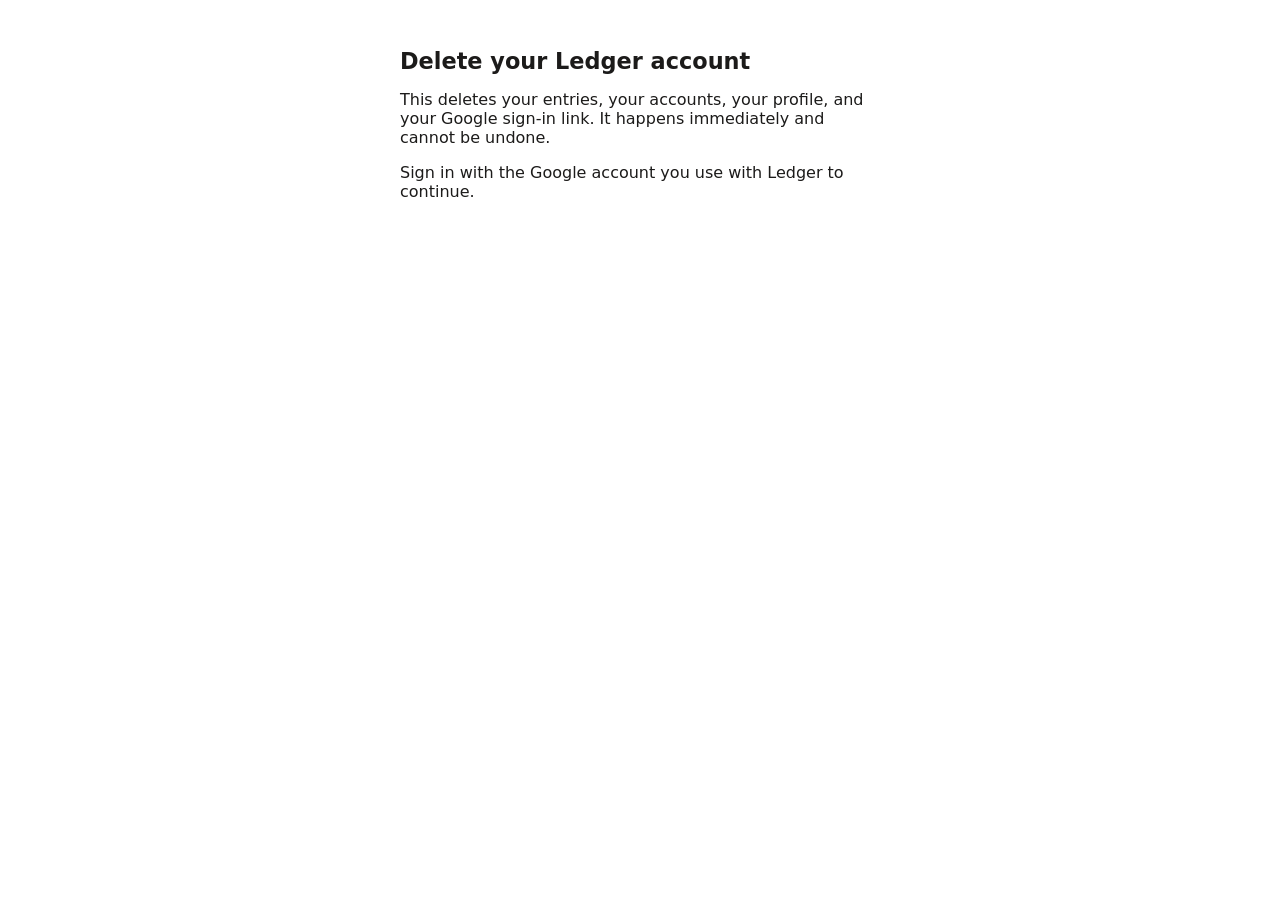
==== delete-account/index.html @ 2f4f3259 "Public account-deletion page for Ledger Required by Google Play for any app with sign-in. Static pag" ====
<!DOCTYPE html>
<html lang="en">
<head>
<meta charset="utf-8" />
<meta name="viewport" content="width=device-width, initial-scale=1" />
<title>Delete your Ledger account</title>
<script src="https://accounts.google.com/gsi/client" async defer></script>
<script type="module">
  import { createClient } from "https://esm.sh/@supabase/supabase-js@2";

  // Same values already embedded in the distributed Android APK's own BuildConfig
  // (feature:auth, feature:settings) and in local.properties -- non-secret by design
  // (RLS is the real boundary for SUPABASE_ANON_KEY; GOOGLE_CLIENT_ID is the OAuth
  // audience, not a credential). Hardcoded here, not injected server-side, because
  // this is now a static file (Supabase Edge Functions force text/plain + a
  // script-blocking CSP on any GET response that tries to serve HTML -- confirmed
  // live 2026-09-26, see KNOWN-ISSUES.md -- so the page itself has to be hosted
  // somewhere else; only the delete-account API call below still goes to Supabase).
  const SUPABASE_URL = "https://objcwocrbflwywckltbe.supabase.co";
  const SUPABASE_ANON_KEY = "sb_publishable_aJLulClSY3s0QyD6E8QEVg_I79ae8bn";
  const GOOGLE_CLIENT_ID = "141141696760-mq9uhebnj33uiddj1puevvdnigcuvg43.apps.googleusercontent.com";

  const supabase = createClient(SUPABASE_URL, SUPABASE_ANON_KEY);

  const statusEl = document.getElementById("status");
  const signInSection = document.getElementById("sign-in-section");
  const confirmSection = document.getElementById("confirm-section");
  const emailEl = document.getElementById("signed-in-email");
  const confirmInput = document.getElementById("confirm-input");
  const deleteButton = document.getElementById("delete-button");

  let accessToken = null;
  let rawNonce = null;

  function setStatus(message, isError) {
    statusEl.textContent = message || "";
    statusEl.className = isError ? "status error" : "status";
  }

  async function sha256Hex(value) {
    const data = new TextEncoder().encode(value);
    const digest = await crypto.subtle.digest("SHA-256", data);
    return Array.from(new Uint8Array(digest)).map((b) => b.toString(16).padStart(2, "0")).join("");
  }

  async function handleCredentialResponse(response) {
    setStatus("Signing you in...", false);
    try {
      const { data, error } = await supabase.auth.signInWithIdToken({
        provider: "google",
        token: response.credential,
        nonce: rawNonce,
      });
      if (error) throw error;
      accessToken = data.session.access_token;
      emailEl.textContent = data.user.email || "your account";
      signInSection.hidden = true;
      confirmSection.hidden = false;
      setStatus("", false);
    } catch (err) {
      setStatus("Couldn't sign you in: " + err.message, true);
    }
  }

  async function init() {
    rawNonce = crypto.randomUUID();
    const hashedNonce = await sha256Hex(rawNonce);
    google.accounts.id.initialize({
      client_id: GOOGLE_CLIENT_ID,
      nonce: hashedNonce,
      callback: handleCredentialResponse,
    });
    google.accounts.id.renderButton(document.getElementById("g_id_signin"), { theme: "outline", size: "large" });
  }

  confirmInput.addEventListener("input", () => {
    deleteButton.disabled = confirmInput.value !== "DELETE";
  });

  deleteButton.addEventListener("click", async () => {
    deleteButton.disabled = true;
    setStatus("Deleting your account...", false);
    try {
      const response = await fetch(SUPABASE_URL + "/functions/v1/delete-account", {
        method: "POST",
        headers: { Authorization: "Bearer " + accessToken },
      });
      const body = await response.json();
      if (!response.ok) throw new Error(body.error || "The server refused the request");
      confirmSection.hidden = true;
      document.getElementById("done-section").hidden = false;
    } catch (err) {
      setStatus("Couldn't delete your account: " + err.message, true);
      deleteButton.disabled = confirmInput.value !== "DELETE";
    }
  });

  window.addEventListener("load", init);
</script>
<style>
  body { font-family: system-ui, sans-serif; max-width: 480px; margin: 48px auto; padding: 0 16px; color: #1c1b1a; }
  h1 { font-size: 1.4rem; }
  .status { min-height: 1.2em; margin-top: 12px; }
  .status.error { color: #c62828; }
  input { font-size: 1rem; padding: 8px; width: 100%; box-sizing: border-box; margin-top: 12px; }
  button { font-size: 1rem; padding: 10px 20px; margin-top: 16px; background: #c62828; color: white; border: none; border-radius: 24px; }
  button:disabled { background: #ccc; }
  ul { line-height: 1.6; }
</style>
</head>
<body>
  <h1>Delete your Ledger account</h1>
  <p>This deletes your entries, your accounts, your profile, and your Google sign-in link. It happens immediately and cannot be undone.</p>
  <div id="sign-in-section">
    <p>Sign in with the Google account you use with Ledger to continue.</p>
    <div id="g_id_signin"></div>
  </div>
  <div id="confirm-section" hidden>
    <p>Signed in as <strong id="signed-in-email"></strong>.</p>
    <p>Type <strong>DELETE</strong> to confirm. This is permanent.</p>
    <input id="confirm-input" type="text" autocomplete="off" />
    <br />
    <button id="delete-button" disabled>Delete my account</button>
  </div>
  <div id="done-section" hidden>
    <p>Your account has been deleted.</p>
  </div>
  <p id="status" class="status"></p>
</body>
</html>
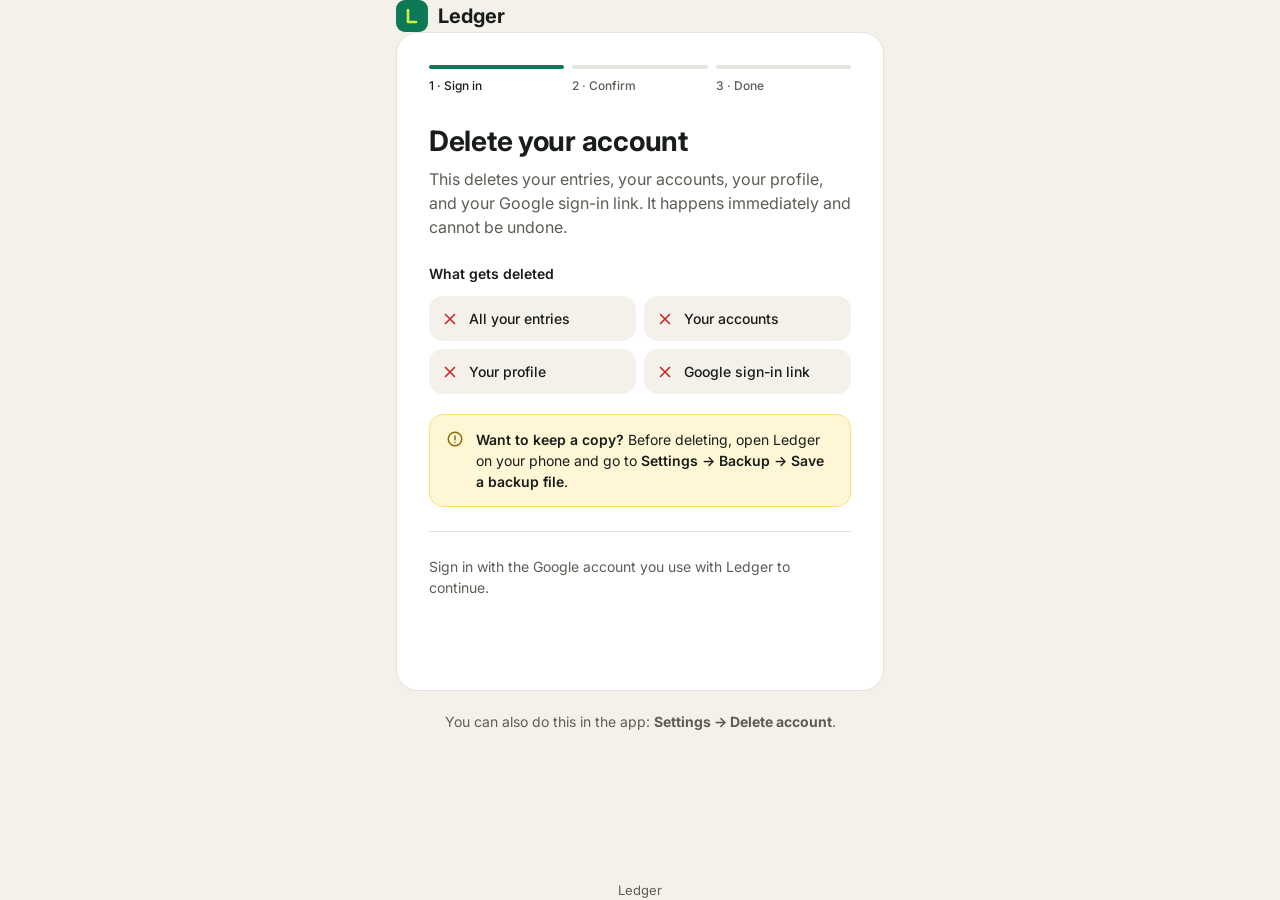
==== commit 64ae9d7a: "Redesign delete-account page to match the Ledger app Uses the app's colours, Inter, rounded cards an" ====
--- a/delete-account/index.html
+++ b/delete-account/index.html
@@ -3,48 +3,259 @@
 <head>
 <meta charset="utf-8" />
 <meta name="viewport" content="width=device-width, initial-scale=1" />
+<meta name="color-scheme" content="light" />
+<meta name="description" content="Permanently delete your Ledger account and everything stored with it." />
 <title>Delete your Ledger account</title>
+<link rel="icon" href="data:image/svg+xml,%3Csvg xmlns='http://www.w3.org/2000/svg' viewBox='0 0 32 32'%3E%3Crect width='32' height='32' rx='9' fill='%230E7955'/%3E%3Cpath d='M11 8v16h10' stroke='%23CCF244' stroke-width='3.5' fill='none' stroke-linecap='round' stroke-linejoin='round'/%3E%3C/svg%3E" />
+<link rel="preconnect" href="https://fonts.googleapis.com" />
+<link rel="preconnect" href="https://fonts.gstatic.com" crossorigin />
+<link href="https://fonts.googleapis.com/css2?family=Inter:wght@400;500;600;700&display=swap" rel="stylesheet" />
 <script src="https://accounts.google.com/gsi/client" async defer></script>
+<style>
+  /* Colours, type and shapes mirror the Android app's design system (core:designsystem). */
+  :root {
+    --canvas: #F4F1EA;
+    --surface: #FFFFFF;
+    --forest: #0E7955;
+    --lime: #CCF244;
+    --mint: #DDF3E4;
+    --amber: #FFDE73;
+    --amber-soft: #FFF6D6;
+    --coral: #C62828;
+    --coral-soft: #FBE9E7;
+    --text: #181C1A;
+    --muted: #5F5C56;
+    --hairline: #E5E3DB;
+    --radius-card: 22px;
+    --radius-input: 14px;
+  }
+  * { box-sizing: border-box; }
+  html, body { margin: 0; }
+  body {
+    background: var(--canvas);
+    color: var(--text);
+    font-family: "Inter", system-ui, -apple-system, "Segoe UI", Roboto, sans-serif;
+    font-size: 16px;
+    line-height: 1.5;
+    -webkit-font-smoothing: antialiased;
+    min-height: 100vh;
+    display: flex;
+    flex-direction: column;
+  }
+  .wrap { width: 100%; max-width: 520px; margin: 0 auto; padding: 0 16px; }
+
+  header { padding: 28px 0 20px; }
+  .brand { display: inline-flex; align-items: center; gap: 10px; font-weight: 700; font-size: 20px; color: var(--text); text-decoration: none; }
+  .brand-mark { width: 32px; height: 32px; border-radius: 9px; background: var(--forest); display: grid; place-items: center; }
+
+  main { flex: 1; }
+  .card { background: var(--surface); border: 1px solid var(--hairline); border-radius: var(--radius-card); padding: 28px 24px; }
+  @media (min-width: 480px) { .card { padding: 32px; } }
+
+  h1 { font-size: 28px; line-height: 36px; font-weight: 700; margin: 0 0 8px; letter-spacing: -0.01em; }
+  .lead { color: var(--muted); margin: 0 0 24px; }
+
+  /* Step indicator */
+  .steps { display: flex; gap: 8px; list-style: none; padding: 0; margin: 0 0 28px; }
+  .steps li { flex: 1; font-size: 12px; font-weight: 500; color: var(--muted); }
+  .steps li::before { content: ""; display: block; height: 4px; border-radius: 4px; background: var(--hairline); margin-bottom: 8px; transition: background .2s; }
+  .steps li.active { color: var(--text); }
+  .steps li.active::before { background: var(--forest); }
+  .steps li.passed::before { background: var(--forest); opacity: .45; }
+
+  /* What gets deleted */
+  .section-title { font-size: 14px; font-weight: 600; margin: 0 0 12px; }
+  .deleted { list-style: none; padding: 0; margin: 0 0 20px; display: grid; grid-template-columns: 1fr 1fr; gap: 8px; }
+  .deleted li { display: flex; align-items: center; gap: 10px; background: var(--canvas); border-radius: var(--radius-input); padding: 12px; font-size: 14px; font-weight: 500; }
+  .deleted svg { flex: none; color: var(--coral); }
+
+  .banner { display: flex; gap: 12px; border-radius: var(--radius-input); padding: 14px 16px; font-size: 14px; margin: 0 0 24px; }
+  .banner svg { flex: none; margin-top: 1px; }
+  .banner.warn { background: var(--amber-soft); border: 1px solid var(--amber); }
+  .banner.error { background: var(--coral-soft); color: var(--coral); border: 1px solid #F3C7C3; margin: 16px 0 0; }
+  .banner strong { font-weight: 600; }
+
+  .divider { height: 1px; background: var(--hairline); margin: 4px 0 24px; border: 0; }
+
+  .hint { color: var(--muted); font-size: 14px; margin: 0 0 16px; }
+  #g_id_signin { min-height: 44px; display: flex; justify-content: center; }
+
+  /* Confirm step */
+  .who { display: flex; align-items: center; justify-content: space-between; gap: 12px; background: var(--mint); border-radius: var(--radius-input); padding: 12px 16px; margin: 0 0 20px; font-size: 14px; }
+  .who strong { font-weight: 600; word-break: break-all; }
+  .link-btn { background: none; border: 0; padding: 4px 0; font: inherit; font-size: 14px; font-weight: 500; color: var(--forest); cursor: pointer; text-decoration: underline; text-underline-offset: 3px; white-space: nowrap; }
+  label { display: block; font-size: 14px; font-weight: 500; margin: 0 0 8px; }
+  input[type=text] {
+    width: 100%; font: inherit; font-size: 16px; letter-spacing: 0.08em;
+    padding: 12px 14px; border: 1px solid var(--hairline); border-radius: var(--radius-input);
+    background: var(--canvas); color: var(--text); outline: none; transition: border-color .15s, box-shadow .15s;
+  }
+  input[type=text]:focus { border-color: var(--forest); box-shadow: 0 0 0 3px rgba(14,121,85,.15); background: var(--surface); }
+
+  .actions { display: flex; flex-direction: column; gap: 8px; margin-top: 20px; }
+  .pill {
+    display: inline-flex; align-items: center; justify-content: center; gap: 10px;
+    min-height: 48px; padding: 12px 24px; border: 0; border-radius: 999px;
+    font: inherit; font-size: 15px; font-weight: 600; cursor: pointer; transition: background .15s, opacity .15s;
+  }
+  .pill.danger { background: var(--coral); color: #fff; }
+  .pill.danger:hover:not(:disabled) { background: #A91F1F; }
+  .pill.primary { background: var(--forest); color: var(--canvas); }
+  .pill:disabled { background: var(--hairline); color: var(--muted); cursor: not-allowed; }
+  .pill.ghost { background: transparent; color: var(--muted); font-weight: 500; }
+  .pill.ghost:hover { color: var(--text); }
+  button:focus-visible, a:focus-visible { outline: 3px solid rgba(14,121,85,.4); outline-offset: 2px; }
+
+  .spinner { width: 18px; height: 18px; border: 2.5px solid rgba(255,255,255,.4); border-top-color: #fff; border-radius: 50%; animation: spin .8s linear infinite; }
+  @keyframes spin { to { transform: rotate(360deg); } }
+
+  /* Done step */
+  .done { text-align: center; padding: 8px 0; }
+  .done-icon { width: 64px; height: 64px; border-radius: 50%; background: var(--mint); display: grid; place-items: center; margin: 0 auto 20px; }
+  .done h2 { font-size: 22px; line-height: 28px; font-weight: 600; margin: 0 0 8px; }
+  .done p { color: var(--muted); margin: 0 0 8px; }
+
+  .alt { font-size: 14px; color: var(--muted); text-align: center; margin: 20px 0 0; }
+
+  footer { padding: 28px 0 32px; font-size: 13px; color: var(--muted); text-align: center; }
+
+  [hidden] { display: none !important; }
+  @media (prefers-reduced-motion: reduce) { * { transition: none !important; animation-duration: 1.5s !important; } }
+</style>
+</head>
+<body>
+  <header class="wrap">
+    <span class="brand">
+      <span class="brand-mark" aria-hidden="true">
+        <svg width="18" height="18" viewBox="0 0 18 18"><path d="M5 3v12h8" stroke="#CCF244" stroke-width="2.6" fill="none" stroke-linecap="round" stroke-linejoin="round"/></svg>
+      </span>
+      Ledger
+    </span>
+  </header>
+
+  <main class="wrap">
+    <div class="card">
+      <ol class="steps" aria-label="Progress">
+        <li id="step-1" class="active" aria-current="step">1 · Sign in</li>
+        <li id="step-2">2 · Confirm</li>
+        <li id="step-3">3 · Done</li>
+      </ol>
+
+      <!-- Step 1 -->
+      <section id="sign-in-section" aria-labelledby="title">
+        <h1 id="title">Delete your account</h1>
+        <p class="lead">This deletes your entries, your accounts, your profile, and your Google sign-in link. It happens immediately and cannot be undone.</p>
+
+        <p class="section-title">What gets deleted</p>
+        <ul class="deleted">
+          <li><svg width="18" height="18" viewBox="0 0 24 24" fill="none" stroke="currentColor" stroke-width="2.2" stroke-linecap="round" aria-hidden="true"><path d="M6 6l12 12M18 6L6 18"/></svg>All your entries</li>
+          <li><svg width="18" height="18" viewBox="0 0 24 24" fill="none" stroke="currentColor" stroke-width="2.2" stroke-linecap="round" aria-hidden="true"><path d="M6 6l12 12M18 6L6 18"/></svg>Your accounts</li>
+          <li><svg width="18" height="18" viewBox="0 0 24 24" fill="none" stroke="currentColor" stroke-width="2.2" stroke-linecap="round" aria-hidden="true"><path d="M6 6l12 12M18 6L6 18"/></svg>Your profile</li>
+          <li><svg width="18" height="18" viewBox="0 0 24 24" fill="none" stroke="currentColor" stroke-width="2.2" stroke-linecap="round" aria-hidden="true"><path d="M6 6l12 12M18 6L6 18"/></svg>Google sign-in link</li>
+        </ul>
+
+        <div class="banner warn" role="note">
+          <svg width="18" height="18" viewBox="0 0 24 24" fill="none" stroke="#8A6D00" stroke-width="2" stroke-linecap="round" stroke-linejoin="round" aria-hidden="true"><circle cx="12" cy="12" r="9"/><path d="M12 8v5M12 16.5v.01"/></svg>
+          <span><strong>Want to keep a copy?</strong> Before deleting, open Ledger on your phone and go to <strong>Settings → Backup → Save a backup file</strong>.</span>
+        </div>
+
+        <hr class="divider" />
+        <p class="hint">Sign in with the Google account you use with Ledger to continue.</p>
+        <div id="g_id_signin"></div>
+      </section>
+
+      <!-- Step 2 -->
+      <section id="confirm-section" aria-labelledby="confirm-title" hidden>
+        <h1 id="confirm-title">Type DELETE to confirm</h1>
+        <p class="lead">This is the last step. It cannot be undone.</p>
+
+        <div class="who">
+          <span>Signed in as <strong id="signed-in-email"></strong></span>
+          <button type="button" class="link-btn" id="switch-account">Not you?</button>
+        </div>
+
+        <label for="confirm-input">Type <strong>DELETE</strong> below</label>
+        <input id="confirm-input" type="text" autocomplete="off" autocapitalize="characters" spellcheck="false" placeholder="DELETE" />
+
+        <div class="actions">
+          <button type="button" class="pill danger" id="delete-button" disabled>Delete forever</button>
+          <button type="button" class="pill ghost" id="cancel-button">Cancel</button>
+        </div>
+      </section>
+
+      <!-- Step 3 -->
+      <section id="done-section" class="done" hidden>
+        <div class="done-icon" aria-hidden="true">
+          <svg width="30" height="30" viewBox="0 0 24 24" fill="none" stroke="#0E7955" stroke-width="2.6" stroke-linecap="round" stroke-linejoin="round"><path d="M5 12.5l4.5 4.5L19 7.5"/></svg>
+        </div>
+        <h2>Your account has been deleted</h2>
+        <p>Everything stored with your account is gone.</p>
+        <p>If Ledger is still installed on a phone, uninstall it to remove the copy saved on that phone.</p>
+      </section>
+
+      <div id="status" class="banner error" role="alert" hidden></div>
+    </div>
+
+    <p class="alt" id="alt-hint">You can also do this in the app: <strong>Settings → Delete account</strong>.</p>
+  </main>
+
+  <footer class="wrap">Ledger</footer>
+
 <script type="module">
   import { createClient } from "https://esm.sh/@supabase/supabase-js@2";
 
-  // Same values already embedded in the distributed Android APK's own BuildConfig
-  // (feature:auth, feature:settings) and in local.properties -- non-secret by design
-  // (RLS is the real boundary for SUPABASE_ANON_KEY; GOOGLE_CLIENT_ID is the OAuth
-  // audience, not a credential). Hardcoded here, not injected server-side, because
-  // this is now a static file (Supabase Edge Functions force text/plain + a
-  // script-blocking CSP on any GET response that tries to serve HTML -- confirmed
-  // live 2026-09-26, see KNOWN-ISSUES.md -- so the page itself has to be hosted
-  // somewhere else; only the delete-account API call below still goes to Supabase).
+  // Same values the Android app ships with in its BuildConfig -- public by design
+  // (row-level security protects the data; the Google client ID only names the app).
   const SUPABASE_URL = "https://objcwocrbflwywckltbe.supabase.co";
   const SUPABASE_ANON_KEY = "sb_publishable_aJLulClSY3s0QyD6E8QEVg_I79ae8bn";
   const GOOGLE_CLIENT_ID = "141141696760-mq9uhebnj33uiddj1puevvdnigcuvg43.apps.googleusercontent.com";
 
-  const supabase = createClient(SUPABASE_URL, SUPABASE_ANON_KEY);
-
-  const statusEl = document.getElementById("status");
-  const signInSection = document.getElementById("sign-in-section");
-  const confirmSection = document.getElementById("confirm-section");
-  const emailEl = document.getElementById("signed-in-email");
-  const confirmInput = document.getElementById("confirm-input");
-  const deleteButton = document.getElementById("delete-button");
+  // Session lives in memory only -- nothing is left behind in this browser.
+  const supabase = createClient(SUPABASE_URL, SUPABASE_ANON_KEY, {
+    auth: { persistSession: false, autoRefreshToken: false, detectSessionInUrl: false },
+  });
+
+  const $ = (id) => document.getElementById(id);
+  const sections = { 1: $("sign-in-section"), 2: $("confirm-section"), 3: $("done-section") };
+  const confirmInput = $("confirm-input");
+  const deleteButton = $("delete-button");
+  const statusEl = $("status");
 
   let accessToken = null;
   let rawNonce = null;
 
-  function setStatus(message, isError) {
-    statusEl.textContent = message || "";
-    statusEl.className = isError ? "status error" : "status";
+  function goTo(step) {
+    for (const [n, el] of Object.entries(sections)) el.hidden = Number(n) !== step;
+    for (let n = 1; n <= 3; n++) {
+      const li = $("step-" + n);
+      li.classList.toggle("active", n === step);
+      li.classList.toggle("passed", n < step);
+      if (n === step) li.setAttribute("aria-current", "step"); else li.removeAttribute("aria-current");
+    }
+    $("alt-hint").hidden = step === 3;
+    setError("");
+  }
+
+  function setError(message) {
+    statusEl.textContent = message;
+    statusEl.hidden = !message;
+  }
+
+  function setDeleting(on) {
+    deleteButton.disabled = on || confirmInput.value.trim() !== "DELETE";
+    deleteButton.innerHTML = on ? '<span class="spinner" aria-hidden="true"></span>Deleting…' : "Delete forever";
+    $("cancel-button").disabled = on;
+    $("switch-account").disabled = on;
+    confirmInput.disabled = on;
   }
 
   async function sha256Hex(value) {
-    const data = new TextEncoder().encode(value);
-    const digest = await crypto.subtle.digest("SHA-256", data);
+    const digest = await crypto.subtle.digest("SHA-256", new TextEncoder().encode(value));
     return Array.from(new Uint8Array(digest)).map((b) => b.toString(16).padStart(2, "0")).join("");
   }
 
   async function handleCredentialResponse(response) {
-    setStatus("Signing you in...", false);
+    setError("");
     try {
       const { data, error } = await supabase.auth.signInWithIdToken({
         provider: "google",
@@ -53,78 +264,71 @@
       });
       if (error) throw error;
       accessToken = data.session.access_token;
-      emailEl.textContent = data.user.email || "your account";
-      signInSection.hidden = true;
-      confirmSection.hidden = false;
-      setStatus("", false);
+      $("signed-in-email").textContent = data.user.email || "your account";
+      confirmInput.value = "";
+      setDeleting(false);
+      goTo(2);
+      confirmInput.focus();
     } catch (err) {
-      setStatus("Couldn't sign you in: " + err.message, true);
+      setError("Couldn't sign you in: " + err.message);
     }
   }
 
-  async function init() {
+  async function initGoogle() {
     rawNonce = crypto.randomUUID();
-    const hashedNonce = await sha256Hex(rawNonce);
     google.accounts.id.initialize({
       client_id: GOOGLE_CLIENT_ID,
-      nonce: hashedNonce,
+      nonce: await sha256Hex(rawNonce),
       callback: handleCredentialResponse,
     });
-    google.accounts.id.renderButton(document.getElementById("g_id_signin"), { theme: "outline", size: "large" });
+    const container = $("g_id_signin");
+    container.innerHTML = "";
+    google.accounts.id.renderButton(container, {
+      theme: "outline",
+      size: "large",
+      shape: "pill",
+      text: "continue_with",
+      width: Math.min(container.offsetWidth || 320, 400),
+    });
+  }
+
+  async function backToSignIn() {
+    accessToken = null;
+    await supabase.auth.signOut().catch(() => {});
+    google.accounts.id.disableAutoSelect();
+    goTo(1);
+    await initGoogle();
   }
 
   confirmInput.addEventListener("input", () => {
-    deleteButton.disabled = confirmInput.value !== "DELETE";
+    deleteButton.disabled = confirmInput.value.trim() !== "DELETE";
   });
+  confirmInput.addEventListener("keydown", (e) => {
+    if (e.key === "Enter" && !deleteButton.disabled) deleteButton.click();
+  });
+
+  $("switch-account").addEventListener("click", backToSignIn);
+  $("cancel-button").addEventListener("click", backToSignIn);
 
   deleteButton.addEventListener("click", async () => {
-    deleteButton.disabled = true;
-    setStatus("Deleting your account...", false);
+    setDeleting(true);
+    setError("");
     try {
       const response = await fetch(SUPABASE_URL + "/functions/v1/delete-account", {
         method: "POST",
         headers: { Authorization: "Bearer " + accessToken },
       });
-      const body = await response.json();
+      const body = await response.json().catch(() => ({}));
       if (!response.ok) throw new Error(body.error || "The server refused the request");
-      confirmSection.hidden = true;
-      document.getElementById("done-section").hidden = false;
+      accessToken = null;
+      goTo(3);
     } catch (err) {
-      setStatus("Couldn't delete your account: " + err.message, true);
-      deleteButton.disabled = confirmInput.value !== "DELETE";
+      setDeleting(false);
+      setError("Couldn't delete your account: " + err.message);
     }
   });
 
-  window.addEventListener("load", init);
+  window.addEventListener("load", initGoogle);
 </script>
-<style>
-  body { font-family: system-ui, sans-serif; max-width: 480px; margin: 48px auto; padding: 0 16px; color: #1c1b1a; }
-  h1 { font-size: 1.4rem; }
-  .status { min-height: 1.2em; margin-top: 12px; }
-  .status.error { color: #c62828; }
-  input { font-size: 1rem; padding: 8px; width: 100%; box-sizing: border-box; margin-top: 12px; }
-  button { font-size: 1rem; padding: 10px 20px; margin-top: 16px; background: #c62828; color: white; border: none; border-radius: 24px; }
-  button:disabled { background: #ccc; }
-  ul { line-height: 1.6; }
-</style>
-</head>
-<body>
-  <h1>Delete your Ledger account</h1>
-  <p>This deletes your entries, your accounts, your profile, and your Google sign-in link. It happens immediately and cannot be undone.</p>
-  <div id="sign-in-section">
-    <p>Sign in with the Google account you use with Ledger to continue.</p>
-    <div id="g_id_signin"></div>
-  </div>
-  <div id="confirm-section" hidden>
-    <p>Signed in as <strong id="signed-in-email"></strong>.</p>
-    <p>Type <strong>DELETE</strong> to confirm. This is permanent.</p>
-    <input id="confirm-input" type="text" autocomplete="off" />
-    <br />
-    <button id="delete-button" disabled>Delete my account</button>
-  </div>
-  <div id="done-section" hidden>
-    <p>Your account has been deleted.</p>
-  </div>
-  <p id="status" class="status"></p>
 </body>
 </html>
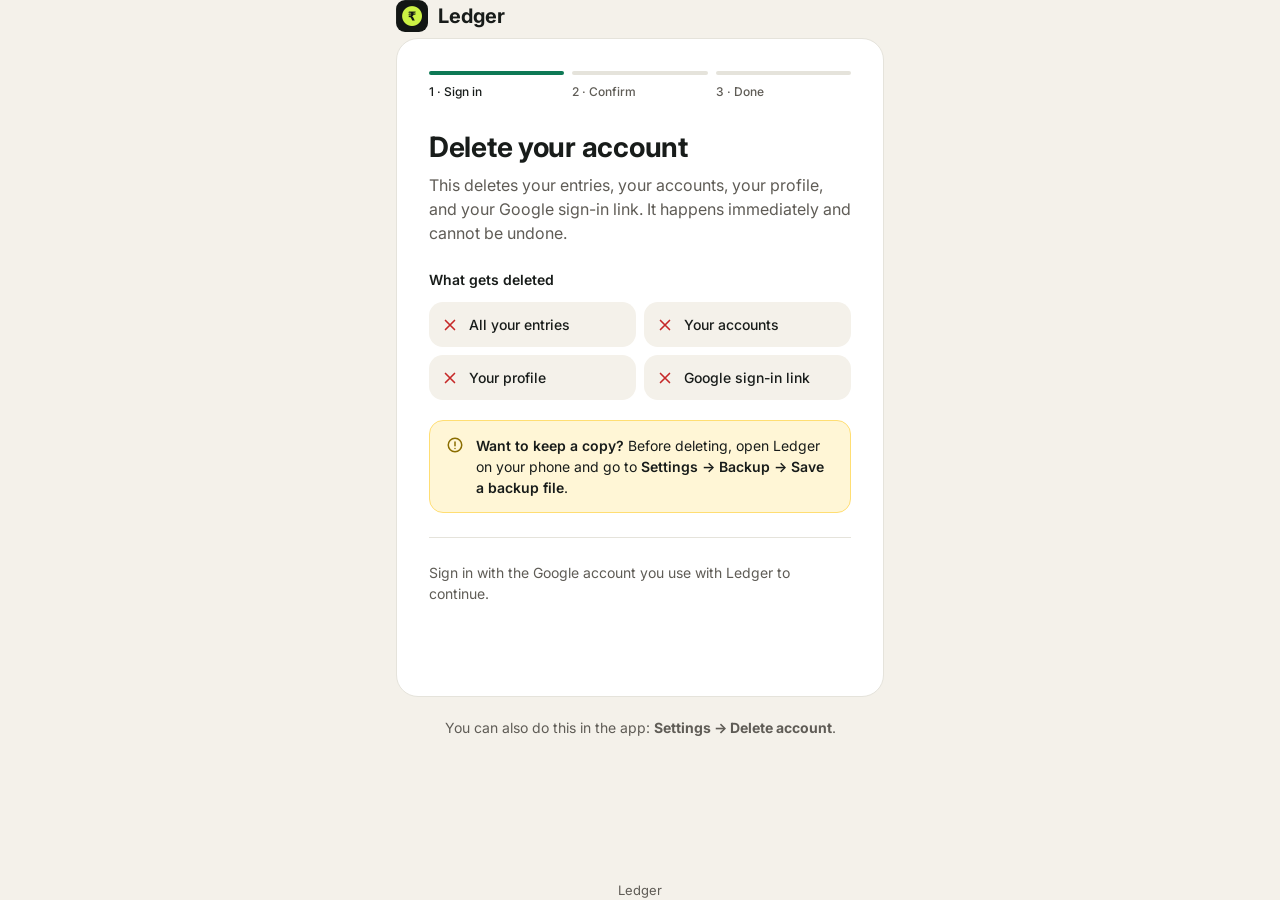
==== commit bdcdc20c: "Swap placeholder brand mark for the owner's real icon Replaces the small inline "L" SVG (favicon + h" ====
--- a/delete-account/index.html
+++ b/delete-account/index.html
@@ -6,7 +6,7 @@
 <meta name="color-scheme" content="light" />
 <meta name="description" content="Permanently delete your Ledger account and everything stored with it." />
 <title>Delete your Ledger account</title>
-<link rel="icon" href="data:image/svg+xml,%3Csvg xmlns='http://www.w3.org/2000/svg' viewBox='0 0 32 32'%3E%3Crect width='32' height='32' rx='9' fill='%230E7955'/%3E%3Cpath d='M11 8v16h10' stroke='%23CCF244' stroke-width='3.5' fill='none' stroke-linecap='round' stroke-linejoin='round'/%3E%3C/svg%3E" />
+<link rel="icon" type="image/png" href="../assets/icon.png" />
 <link rel="preconnect" href="https://fonts.googleapis.com" />
 <link rel="preconnect" href="https://fonts.gstatic.com" crossorigin />
 <link href="https://fonts.googleapis.com/css2?family=Inter:wght@400;500;600;700&display=swap" rel="stylesheet" />
@@ -46,7 +46,8 @@
 
   header { padding: 28px 0 20px; }
   .brand { display: inline-flex; align-items: center; gap: 10px; font-weight: 700; font-size: 20px; color: var(--text); text-decoration: none; }
-  .brand-mark { width: 32px; height: 32px; border-radius: 9px; background: var(--forest); display: grid; place-items: center; }
+  .brand-mark { width: 32px; height: 32px; border-radius: 9px; overflow: hidden; display: grid; place-items: center; }
+  .brand-mark img { width: 100%; height: 100%; display: block; }
 
   main { flex: 1; }
   .card { background: var(--surface); border: 1px solid var(--hairline); border-radius: var(--radius-card); padding: 28px 24px; }
@@ -127,7 +128,7 @@
   <header class="wrap">
     <span class="brand">
       <span class="brand-mark" aria-hidden="true">
-        <svg width="18" height="18" viewBox="0 0 18 18"><path d="M5 3v12h8" stroke="#CCF244" stroke-width="2.6" fill="none" stroke-linecap="round" stroke-linejoin="round"/></svg>
+        <img src="../assets/icon.png" width="32" height="32" alt="" />
       </span>
       Ledger
     </span>
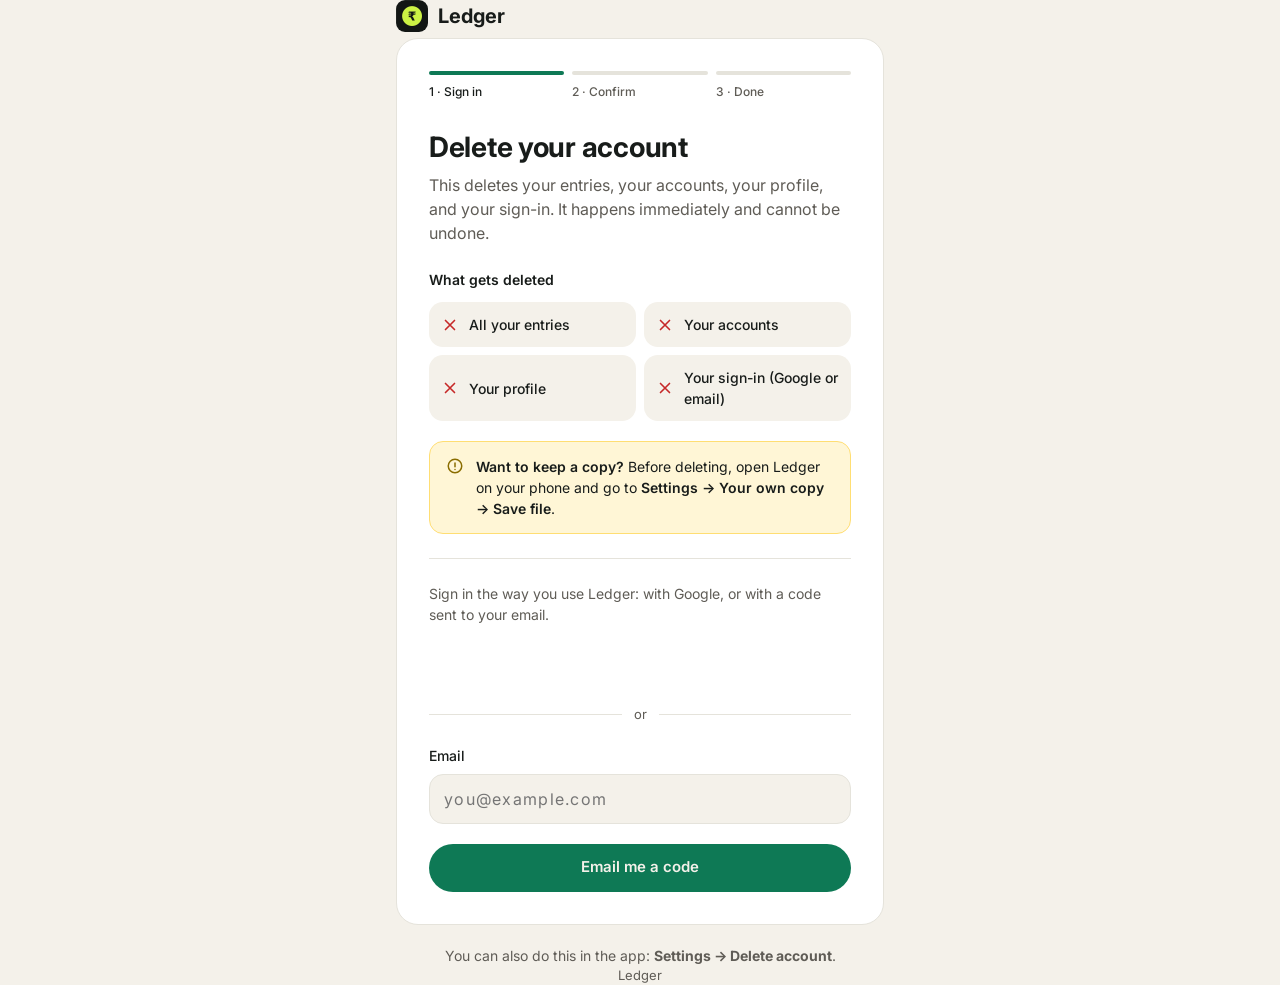
==== commit d51d96b3: "Cover email sign-in and profile details; let email users delete on the web Privacy Policy: email sig" ====
--- a/delete-account/index.html
+++ b/delete-account/index.html
@@ -86,13 +86,15 @@
   .who strong { font-weight: 600; word-break: break-all; }
   .link-btn { background: none; border: 0; padding: 4px 0; font: inherit; font-size: 14px; font-weight: 500; color: var(--forest); cursor: pointer; text-decoration: underline; text-underline-offset: 3px; white-space: nowrap; }
   label { display: block; font-size: 14px; font-weight: 500; margin: 0 0 8px; }
-  input[type=text] {
+  input[type=text], input[type=email] {
     width: 100%; font: inherit; font-size: 16px; letter-spacing: 0.08em;
     padding: 12px 14px; border: 1px solid var(--hairline); border-radius: var(--radius-input);
     background: var(--canvas); color: var(--text); outline: none; transition: border-color .15s, box-shadow .15s;
   }
-  input[type=text]:focus { border-color: var(--forest); box-shadow: 0 0 0 3px rgba(14,121,85,.15); background: var(--surface); }
-
+  input[type=text]:focus, input[type=email]:focus { border-color: var(--forest); box-shadow: 0 0 0 3px rgba(14,121,85,.15); background: var(--surface); }
+
+  .or { display: flex; align-items: center; gap: 12px; color: var(--muted); font-size: 13px; margin: 20px 0; }
+  .or::before, .or::after { content: ""; flex: 1; height: 1px; background: var(--hairline); }
   .actions { display: flex; flex-direction: column; gap: 8px; margin-top: 20px; }
   .pill {
     display: inline-flex; align-items: center; justify-content: center; gap: 10px;
@@ -145,24 +147,38 @@
       <!-- Step 1 -->
       <section id="sign-in-section" aria-labelledby="title">
         <h1 id="title">Delete your account</h1>
-        <p class="lead">This deletes your entries, your accounts, your profile, and your Google sign-in link. It happens immediately and cannot be undone.</p>
+        <p class="lead">This deletes your entries, your accounts, your profile, and your sign-in. It happens immediately and cannot be undone.</p>
 
         <p class="section-title">What gets deleted</p>
         <ul class="deleted">
           <li><svg width="18" height="18" viewBox="0 0 24 24" fill="none" stroke="currentColor" stroke-width="2.2" stroke-linecap="round" aria-hidden="true"><path d="M6 6l12 12M18 6L6 18"/></svg>All your entries</li>
           <li><svg width="18" height="18" viewBox="0 0 24 24" fill="none" stroke="currentColor" stroke-width="2.2" stroke-linecap="round" aria-hidden="true"><path d="M6 6l12 12M18 6L6 18"/></svg>Your accounts</li>
           <li><svg width="18" height="18" viewBox="0 0 24 24" fill="none" stroke="currentColor" stroke-width="2.2" stroke-linecap="round" aria-hidden="true"><path d="M6 6l12 12M18 6L6 18"/></svg>Your profile</li>
-          <li><svg width="18" height="18" viewBox="0 0 24 24" fill="none" stroke="currentColor" stroke-width="2.2" stroke-linecap="round" aria-hidden="true"><path d="M6 6l12 12M18 6L6 18"/></svg>Google sign-in link</li>
+          <li><svg width="18" height="18" viewBox="0 0 24 24" fill="none" stroke="currentColor" stroke-width="2.2" stroke-linecap="round" aria-hidden="true"><path d="M6 6l12 12M18 6L6 18"/></svg>Your sign-in (Google or email)</li>
         </ul>
 
         <div class="banner warn" role="note">
           <svg width="18" height="18" viewBox="0 0 24 24" fill="none" stroke="#8A6D00" stroke-width="2" stroke-linecap="round" stroke-linejoin="round" aria-hidden="true"><circle cx="12" cy="12" r="9"/><path d="M12 8v5M12 16.5v.01"/></svg>
-          <span><strong>Want to keep a copy?</strong> Before deleting, open Ledger on your phone and go to <strong>Settings → Backup → Save a backup file</strong>.</span>
+          <span><strong>Want to keep a copy?</strong> Before deleting, open Ledger on your phone and go to <strong>Settings → Your own copy → Save file</strong>.</span>
         </div>
 
         <hr class="divider" />
-        <p class="hint">Sign in with the Google account you use with Ledger to continue.</p>
+        <p class="hint">Sign in the way you use Ledger: with Google, or with a code sent to your email.</p>
         <div id="g_id_signin"></div>
+        <p class="or">or</p>
+        <div id="email-step">
+          <label for="email-input">Email</label>
+          <input id="email-input" type="email" autocomplete="email" placeholder="you@example.com" />
+          <div class="actions"><button type="button" class="pill primary" id="send-code">Email me a code</button></div>
+        </div>
+        <div id="code-step" hidden>
+          <label for="code-input">6-digit code sent to <strong id="code-email"></strong></label>
+          <input id="code-input" type="text" inputmode="numeric" autocomplete="one-time-code" maxlength="6" placeholder="123456" />
+          <div class="actions">
+            <button type="button" class="pill primary" id="verify-code">Continue</button>
+            <button type="button" class="pill ghost" id="change-email">Use a different email</button>
+          </div>
+        </div>
       </section>
 
       <!-- Step 2 -->
@@ -329,6 +345,84 @@
     }
   });
 
+  // Email sign-in: the same 6-digit code the app uses (email-otp Edge Function).
+  const OTP_URL = SUPABASE_URL + "/functions/v1/email-otp";
+  const OTP_ERRORS = {
+    invalid_email: "Enter a valid email address.",
+    cooldown: "A code was sent a moment ago. Wait a couple of minutes, then try again.",
+    too_many: "Too many codes requested. Try again later.",
+    email_unavailable: "Couldn't send the email right now. Try again in a moment.",
+    expired: "That code has expired. Ask for a new one.",
+    locked: "Too many wrong tries. Ask for a new code.",
+    no_code: "That code no longer works. Ask for a new one.",
+  };
+  let codeEmail = "";
+
+  async function otp(body) {
+    const res = await fetch(OTP_URL, {
+      method: "POST",
+      headers: { "Content-Type": "application/json", apikey: SUPABASE_ANON_KEY, Authorization: "Bearer " + SUPABASE_ANON_KEY },
+      body: JSON.stringify(body),
+    });
+    return { ok: res.ok, data: await res.json().catch(() => ({})) };
+  }
+
+  function showCodeStep(on) {
+    $("email-step").hidden = on;
+    $("code-step").hidden = !on;
+    if (on) { $("code-email").textContent = codeEmail; $("code-input").value = ""; $("code-input").focus(); }
+  }
+
+  $("send-code").addEventListener("click", async () => {
+    setError("");
+    codeEmail = $("email-input").value.trim().toLowerCase();
+    const button = $("send-code");
+    button.disabled = true;
+    try {
+      const { ok, data } = await otp({ action: "send", email: codeEmail });
+      if (ok) showCodeStep(true);
+      else setError(OTP_ERRORS[data.error] || "Couldn't send a code. Try again.");
+    } catch {
+      setError("Couldn't reach the server. Check your connection and try again.");
+    } finally {
+      button.disabled = false;
+    }
+  });
+
+  $("verify-code").addEventListener("click", async () => {
+    setError("");
+    const code = $("code-input").value.replace(/\D/g, "");
+    if (code.length !== 6) { setError("Enter the 6-digit code from the email."); return; }
+    const button = $("verify-code");
+    button.disabled = true;
+    try {
+      const { ok, data } = await otp({ action: "verify", email: codeEmail, code });
+      if (!ok) {
+        const left = data.attempts_left;
+        setError(data.error === "wrong_code" && left != null
+          ? `That's not it. ${left} ${left === 1 ? "try" : "tries"} left.`
+          : OTP_ERRORS[data.error] || "Couldn't check that code. Try again.");
+        return;
+      }
+      accessToken = data.access_token;
+      $("signed-in-email").textContent = data.user?.email || codeEmail;
+      confirmInput.value = "";
+      setDeleting(false);
+      goTo(2);
+      confirmInput.focus();
+    } catch {
+      setError("Couldn't reach the server. Check your connection and try again.");
+    } finally {
+      button.disabled = false;
+    }
+  });
+
+  $("code-input").addEventListener("keydown", (e) => { if (e.key === "Enter") $("verify-code").click(); });
+  $("email-input").addEventListener("keydown", (e) => { if (e.key === "Enter") $("send-code").click(); });
+  $("change-email").addEventListener("click", () => { setError(""); showCodeStep(false); });
+  $("switch-account").addEventListener("click", () => showCodeStep(false));
+  $("cancel-button").addEventListener("click", () => showCodeStep(false));
+
   window.addEventListener("load", initGoogle);
 </script>
 </body>
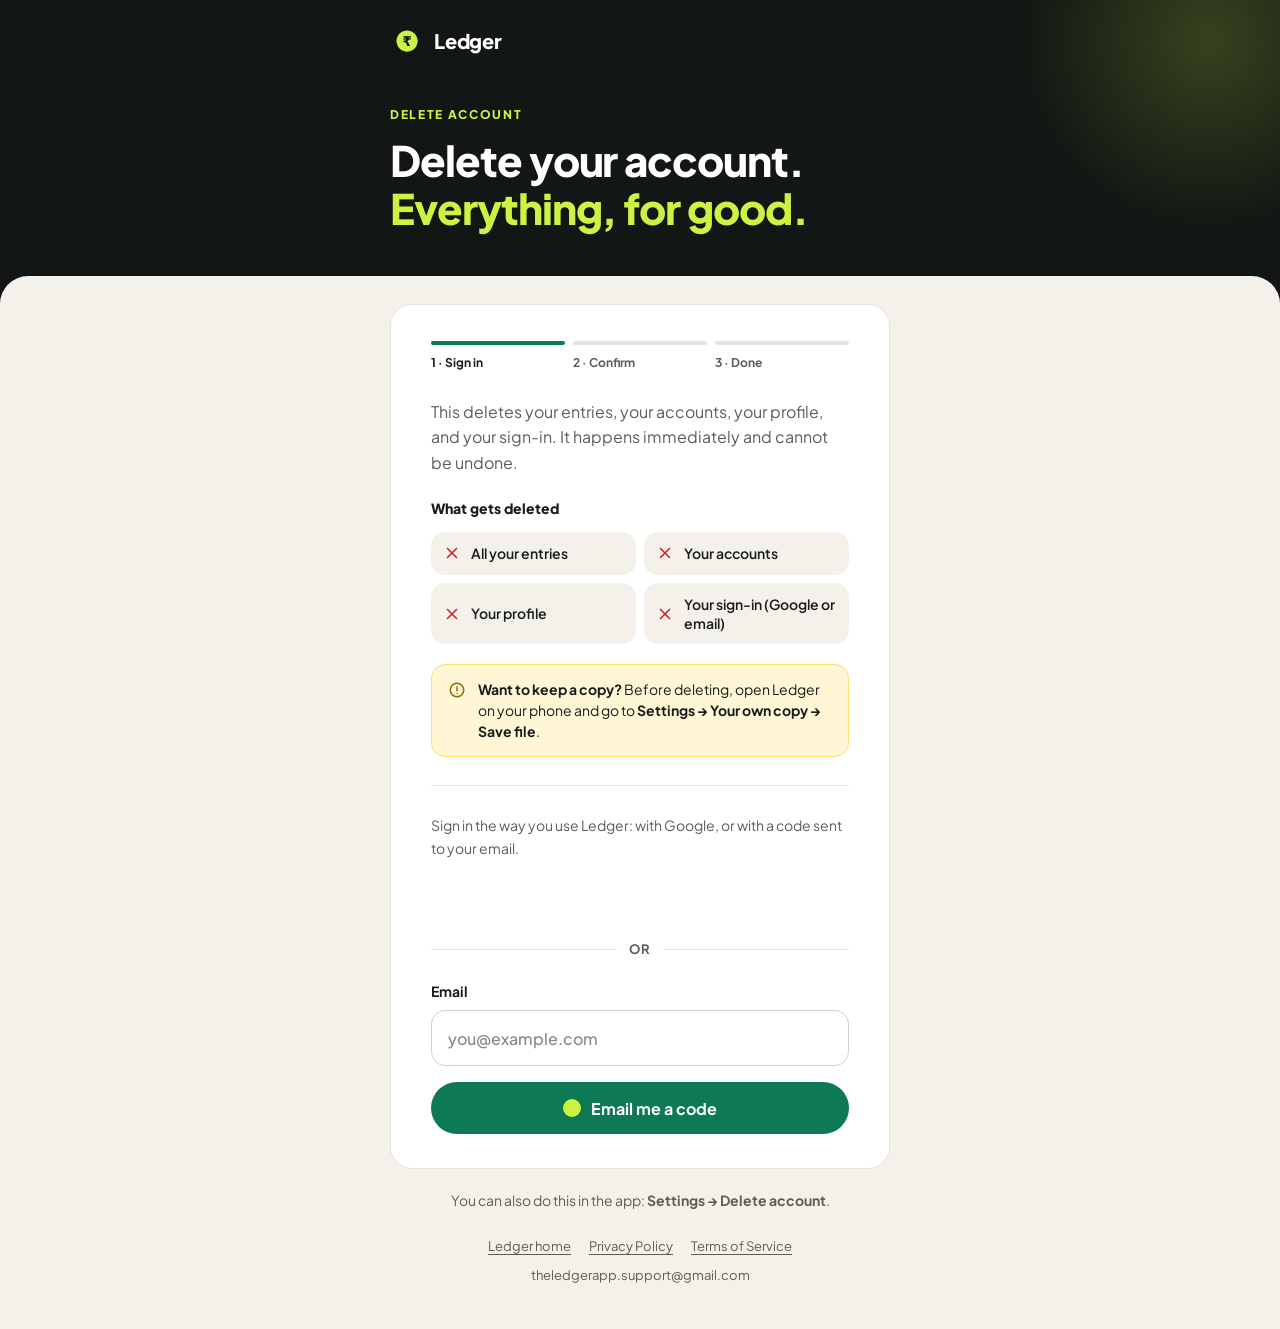
==== commit e32faf65: "Rebrand the public pages to match the app One shared stylesheet (assets/ledger.css) carrying the app" ====
--- a/delete-account/index.html
+++ b/delete-account/index.html
@@ -9,134 +9,71 @@
 <link rel="icon" type="image/png" href="../assets/icon.png" />
 <link rel="preconnect" href="https://fonts.googleapis.com" />
 <link rel="preconnect" href="https://fonts.gstatic.com" crossorigin />
-<link href="https://fonts.googleapis.com/css2?family=Inter:wght@400;500;600;700&display=swap" rel="stylesheet" />
+<meta name="theme-color" content="#121614" />
+<link href="https://fonts.googleapis.com/css2?family=Plus+Jakarta+Sans:wght@400;500;600;700;800&display=swap" rel="stylesheet" />
+<link rel="stylesheet" href="../assets/ledger.css" />
 <script src="https://accounts.google.com/gsi/client" async defer></script>
 <style>
-  /* Colours, type and shapes mirror the Android app's design system (core:designsystem). */
-  :root {
-    --canvas: #F4F1EA;
-    --surface: #FFFFFF;
-    --forest: #0E7955;
-    --lime: #CCF244;
-    --mint: #DDF3E4;
-    --amber: #FFDE73;
-    --amber-soft: #FFF6D6;
-    --coral: #C62828;
-    --coral-soft: #FBE9E7;
-    --text: #181C1A;
-    --muted: #5F5C56;
-    --hairline: #E5E3DB;
-    --radius-card: 22px;
-    --radius-input: 14px;
-  }
-  * { box-sizing: border-box; }
-  html, body { margin: 0; }
-  body {
-    background: var(--canvas);
-    color: var(--text);
-    font-family: "Inter", system-ui, -apple-system, "Segoe UI", Roboto, sans-serif;
-    font-size: 16px;
-    line-height: 1.5;
-    -webkit-font-smoothing: antialiased;
-    min-height: 100vh;
-    display: flex;
-    flex-direction: column;
-  }
-  .wrap { width: 100%; max-width: 520px; margin: 0 auto; padding: 0 16px; }
-
-  header { padding: 28px 0 20px; }
-  .brand { display: inline-flex; align-items: center; gap: 10px; font-weight: 700; font-size: 20px; color: var(--text); text-decoration: none; }
-  .brand-mark { width: 32px; height: 32px; border-radius: 9px; overflow: hidden; display: grid; place-items: center; }
-  .brand-mark img { width: 100%; height: 100%; display: block; }
-
-  main { flex: 1; }
-  .card { background: var(--surface); border: 1px solid var(--hairline); border-radius: var(--radius-card); padding: 28px 24px; }
-  @media (min-width: 480px) { .card { padding: 32px; } }
-
-  h1 { font-size: 28px; line-height: 36px; font-weight: 700; margin: 0 0 8px; letter-spacing: -0.01em; }
-  .lead { color: var(--muted); margin: 0 0 24px; }
+  /* Only what this page adds to ../assets/ledger.css. */
+  .card { padding-bottom: 26px; }
+  @media (min-width: 560px) { .card { padding-bottom: 34px; } }
+  .card h2.step-title { font-size: 24px; line-height: 1.2; margin: 0 0 8px; letter-spacing: -0.02em; }
+  .lead { color: var(--muted); margin: 0 0 22px; }
 
   /* Step indicator */
-  .steps { display: flex; gap: 8px; list-style: none; padding: 0; margin: 0 0 28px; }
-  .steps li { flex: 1; font-size: 12px; font-weight: 500; color: var(--muted); }
+  .steps { display: flex; gap: 8px; list-style: none; padding: 0; margin: 0 0 26px; }
+  .steps li { flex: 1; font-size: 12px; font-weight: 700; color: var(--muted); margin: 0; }
   .steps li::before { content: ""; display: block; height: 4px; border-radius: 4px; background: var(--hairline); margin-bottom: 8px; transition: background .2s; }
   .steps li.active { color: var(--text); }
   .steps li.active::before { background: var(--forest); }
   .steps li.passed::before { background: var(--forest); opacity: .45; }
 
   /* What gets deleted */
-  .section-title { font-size: 14px; font-weight: 600; margin: 0 0 12px; }
+  .section-title { font-size: 14px; font-weight: 800; margin: 0 0 12px; }
   .deleted { list-style: none; padding: 0; margin: 0 0 20px; display: grid; grid-template-columns: 1fr 1fr; gap: 8px; }
-  .deleted li { display: flex; align-items: center; gap: 10px; background: var(--canvas); border-radius: var(--radius-input); padding: 12px; font-size: 14px; font-weight: 500; }
+  .deleted li { display: flex; align-items: center; gap: 10px; background: var(--canvas); border-radius: var(--radius-input); padding: 12px; font-size: 14px; font-weight: 600; margin: 0; line-height: 1.35; }
   .deleted svg { flex: none; color: var(--coral); }
 
-  .banner { display: flex; gap: 12px; border-radius: var(--radius-input); padding: 14px 16px; font-size: 14px; margin: 0 0 24px; }
-  .banner svg { flex: none; margin-top: 1px; }
+  .banner { display: flex; gap: 12px; border-radius: var(--radius-input); padding: 14px 16px; font-size: 14px; margin: 0 0 24px; line-height: 1.5; }
+  .banner svg { flex: none; margin-top: 2px; }
   .banner.warn { background: var(--amber-soft); border: 1px solid var(--amber); }
   .banner.error { background: var(--coral-soft); color: var(--coral); border: 1px solid #F3C7C3; margin: 16px 0 0; }
-  .banner strong { font-weight: 600; }
-
-  .divider { height: 1px; background: var(--hairline); margin: 4px 0 24px; border: 0; }
 
   .hint { color: var(--muted); font-size: 14px; margin: 0 0 16px; }
   #g_id_signin { min-height: 44px; display: flex; justify-content: center; }
+  .or { display: flex; align-items: center; gap: 12px; color: var(--muted); font-size: 13px; font-weight: 700; margin: 20px 0; text-transform: uppercase; letter-spacing: .08em; }
+  .or::before, .or::after { content: ""; flex: 1; height: 1px; background: var(--hairline); }
+  .actions { display: flex; flex-direction: column; gap: 8px; margin-top: 16px; }
 
   /* Confirm step */
-  .who { display: flex; align-items: center; justify-content: space-between; gap: 12px; background: var(--mint); border-radius: var(--radius-input); padding: 12px 16px; margin: 0 0 20px; font-size: 14px; }
-  .who strong { font-weight: 600; word-break: break-all; }
-  .link-btn { background: none; border: 0; padding: 4px 0; font: inherit; font-size: 14px; font-weight: 500; color: var(--forest); cursor: pointer; text-decoration: underline; text-underline-offset: 3px; white-space: nowrap; }
-  label { display: block; font-size: 14px; font-weight: 500; margin: 0 0 8px; }
-  input[type=text], input[type=email] {
-    width: 100%; font: inherit; font-size: 16px; letter-spacing: 0.08em;
-    padding: 12px 14px; border: 1px solid var(--hairline); border-radius: var(--radius-input);
-    background: var(--canvas); color: var(--text); outline: none; transition: border-color .15s, box-shadow .15s;
-  }
-  input[type=text]:focus, input[type=email]:focus { border-color: var(--forest); box-shadow: 0 0 0 3px rgba(14,121,85,.15); background: var(--surface); }
-
-  .or { display: flex; align-items: center; gap: 12px; color: var(--muted); font-size: 13px; margin: 20px 0; }
-  .or::before, .or::after { content: ""; flex: 1; height: 1px; background: var(--hairline); }
-  .actions { display: flex; flex-direction: column; gap: 8px; margin-top: 20px; }
-  .pill {
-    display: inline-flex; align-items: center; justify-content: center; gap: 10px;
-    min-height: 48px; padding: 12px 24px; border: 0; border-radius: 999px;
-    font: inherit; font-size: 15px; font-weight: 600; cursor: pointer; transition: background .15s, opacity .15s;
-  }
-  .pill.danger { background: var(--coral); color: #fff; }
-  .pill.danger:hover:not(:disabled) { background: #A91F1F; }
-  .pill.primary { background: var(--forest); color: var(--canvas); }
-  .pill:disabled { background: var(--hairline); color: var(--muted); cursor: not-allowed; }
-  .pill.ghost { background: transparent; color: var(--muted); font-weight: 500; }
-  .pill.ghost:hover { color: var(--text); }
-  button:focus-visible, a:focus-visible { outline: 3px solid rgba(14,121,85,.4); outline-offset: 2px; }
+  .who { display: flex; align-items: center; justify-content: space-between; gap: 12px; background: var(--mint); color: var(--mint-ink); border-radius: var(--radius-input); padding: 12px 16px; margin: 0 0 20px; font-size: 14px; }
+  .who strong { word-break: break-all; }
+  .link-btn { background: none; border: 0; padding: 4px 0; font: inherit; font-size: 14px; font-weight: 700; color: var(--forest); cursor: pointer; text-decoration: underline; text-underline-offset: 3px; white-space: nowrap; }
+  #confirm-input { letter-spacing: .1em; font-weight: 700; }
 
   .spinner { width: 18px; height: 18px; border: 2.5px solid rgba(255,255,255,.4); border-top-color: #fff; border-radius: 50%; animation: spin .8s linear infinite; }
   @keyframes spin { to { transform: rotate(360deg); } }
 
   /* Done step */
   .done { text-align: center; padding: 8px 0; }
-  .done-icon { width: 64px; height: 64px; border-radius: 50%; background: var(--mint); display: grid; place-items: center; margin: 0 auto 20px; }
-  .done h2 { font-size: 22px; line-height: 28px; font-weight: 600; margin: 0 0 8px; }
+  .done-icon { width: 64px; height: 64px; border-radius: 50%; background: var(--ink); display: grid; place-items: center; margin: 0 auto 20px; }
+  .done h2 { font-size: 22px; line-height: 1.3; margin: 0 0 8px; }
   .done p { color: var(--muted); margin: 0 0 8px; }
 
   .alt { font-size: 14px; color: var(--muted); text-align: center; margin: 20px 0 0; }
-
-  footer { padding: 28px 0 32px; font-size: 13px; color: var(--muted); text-align: center; }
-
-  [hidden] { display: none !important; }
-  @media (prefers-reduced-motion: reduce) { * { transition: none !important; animation-duration: 1.5s !important; } }
 </style>
 </head>
 <body>
-  <header class="wrap">
-    <span class="brand">
-      <span class="brand-mark" aria-hidden="true">
-        <img src="../assets/icon.png" width="32" height="32" alt="" />
-      </span>
-      Ledger
-    </span>
-  </header>
-
-  <main class="wrap">
+  <div class="hero">
+    <div class="wrap narrow">
+      <a class="brand" href="https://dumbopanda.github.io/Ledger-Pages/"><img src="../assets/icon.png" width="34" height="34" alt="" />Ledger</a>
+      <p class="eyebrow">Delete account</p>
+      <h1 class="display" id="title">Delete your account. <span class="accent">Everything, for good.</span></h1>
+    </div>
+  </div>
+
+  <main class="sheet">
+    <div class="wrap narrow">
     <div class="card">
       <ol class="steps" aria-label="Progress">
         <li id="step-1" class="active" aria-current="step">1 · Sign in</li>
@@ -146,7 +83,6 @@
 
       <!-- Step 1 -->
       <section id="sign-in-section" aria-labelledby="title">
-        <h1 id="title">Delete your account</h1>
         <p class="lead">This deletes your entries, your accounts, your profile, and your sign-in. It happens immediately and cannot be undone.</p>
 
         <p class="section-title">What gets deleted</p>
@@ -183,7 +119,7 @@
 
       <!-- Step 2 -->
       <section id="confirm-section" aria-labelledby="confirm-title" hidden>
-        <h1 id="confirm-title">Type DELETE to confirm</h1>
+        <h2 class="step-title" id="confirm-title">Type DELETE to confirm</h2>
         <p class="lead">This is the last step. It cannot be undone.</p>
 
         <div class="who">
@@ -203,7 +139,7 @@
       <!-- Step 3 -->
       <section id="done-section" class="done" hidden>
         <div class="done-icon" aria-hidden="true">
-          <svg width="30" height="30" viewBox="0 0 24 24" fill="none" stroke="#0E7955" stroke-width="2.6" stroke-linecap="round" stroke-linejoin="round"><path d="M5 12.5l4.5 4.5L19 7.5"/></svg>
+          <svg width="30" height="30" viewBox="0 0 24 24" fill="none" stroke="#CCF244" stroke-width="2.6" stroke-linecap="round" stroke-linejoin="round"><path d="M5 12.5l4.5 4.5L19 7.5"/></svg>
         </div>
         <h2>Your account has been deleted</h2>
         <p>Everything stored with your account is gone.</p>
@@ -214,9 +150,12 @@
     </div>
 
     <p class="alt" id="alt-hint">You can also do this in the app: <strong>Settings → Delete account</strong>.</p>
+    <footer class="foot">
+      <nav><a href="../">Ledger home</a><a href="../privacy/">Privacy Policy</a><a href="../terms/">Terms of Service</a></nav>
+      theledgerapp.support@gmail.com
+    </footer>
+    </div>
   </main>
-
-  <footer class="wrap">Ledger</footer>
 
 <script type="module">
   import { createClient } from "https://esm.sh/@supabase/supabase-js@2";
--- a/assets/ledger.css
+++ b/assets/ledger.css
@@ -0,0 +1,119 @@
+/* Ledger's public pages, in the app's own design system (core:designsystem):
+   a dark ink hero with a white + lime display headline, over a cream sheet. */
+:root {
+  --ink: #121614;
+  --canvas: #F4F1EA;
+  --surface: #FFFFFF;
+  --forest: #0E7955;
+  --lime: #CCF244;
+  --mint: #DDF3E4;
+  --mint-ink: #14614A;
+  --amber: #FFDE73;
+  --amber-soft: #FFF6D6;
+  --coral: #C62828;
+  --coral-soft: #FBE9E7;
+  --text: #181C1A;
+  --muted: #5F5C56;
+  --muted-on-dark: #9EAD9C;
+  --track-on-dark: rgba(255, 255, 255, .06);
+  --track-border-on-dark: rgba(255, 255, 255, .12);
+  --hairline: #E5E3DB;
+  --hairline-strong: #D4D0C4;
+  --radius-sheet: 28px;
+  --radius-card: 22px;
+  --radius-input: 14px;
+}
+* { box-sizing: border-box; }
+html, body { margin: 0; }
+body {
+  background: var(--ink);
+  color: var(--text);
+  font-family: "Plus Jakarta Sans", system-ui, -apple-system, "Segoe UI", Roboto, sans-serif;
+  font-size: 16px;
+  line-height: 1.6;
+  -webkit-font-smoothing: antialiased;
+  min-height: 100vh;
+  display: flex;
+  flex-direction: column;
+}
+.wrap { width: 100%; max-width: 680px; margin: 0 auto; padding: 0 20px; }
+.wrap.narrow { max-width: 540px; }
+a { color: var(--forest); text-underline-offset: 3px; }
+a:focus-visible, button:focus-visible, input:focus-visible { outline: 3px solid rgba(14, 121, 85, .45); outline-offset: 2px; }
+.hero a:focus-visible { outline-color: var(--lime); }
+
+/* ---- Hero ------------------------------------------------------------ */
+.hero { position: relative; overflow: hidden; color: #fff; padding: 24px 0 44px; }
+.hero::before {
+  content: ""; position: absolute; width: 420px; height: 420px; right: -140px; top: -170px;
+  background: radial-gradient(circle, rgba(204, 242, 68, .20), transparent 65%);
+  pointer-events: none;
+}
+.hero .wrap { position: relative; }
+.brand { display: inline-flex; align-items: center; gap: 10px; font-weight: 800; font-size: 20px; color: #fff; text-decoration: none; letter-spacing: -0.01em; }
+.brand img { width: 34px; height: 34px; border-radius: 10px; display: block; }
+.eyebrow { margin: 40px 0 12px; color: var(--lime); font-size: 12px; font-weight: 800; letter-spacing: .14em; text-transform: uppercase; }
+.display { margin: 0; font-size: 34px; line-height: 1.15; font-weight: 800; letter-spacing: -0.025em; color: #fff; }
+.display .accent { color: var(--lime); }
+@media (min-width: 560px) { .display { font-size: 42px; } }
+.hero-lead { margin: 14px 0 0; color: var(--muted-on-dark); font-size: 16px; max-width: 34em; }
+.hero-lead strong { color: #fff; font-weight: 600; }
+
+/* ---- Sheet ----------------------------------------------------------- */
+.sheet { flex: 1; background: var(--canvas); border-radius: var(--radius-sheet) var(--radius-sheet) 0 0; padding: 28px 0 8px; }
+.card { background: var(--surface); border: 1px solid var(--hairline); border-radius: var(--radius-card); padding: 26px 22px 10px; }
+@media (min-width: 560px) { .card { padding: 36px 40px 14px; } }
+.card + .card { margin-top: 14px; }
+.card h2 { font-size: 18px; line-height: 1.35; font-weight: 800; letter-spacing: -0.01em; margin: 30px 0 10px; }
+.card h2:first-child { margin-top: 0; }
+p { margin: 0 0 14px; }
+ul { margin: 0 0 14px; padding-left: 20px; }
+li { margin: 0 0 6px; }
+strong { font-weight: 700; }
+code { font-size: .9em; background: var(--canvas); border-radius: 6px; padding: 1px 6px; }
+
+.toc { list-style: none; padding: 0; margin: 0 0 8px; display: flex; flex-wrap: wrap; gap: 8px; }
+.toc a {
+  display: inline-flex; align-items: center; min-height: 36px; padding: 6px 14px; border-radius: 999px;
+  background: var(--canvas); border: 1px solid var(--hairline); color: var(--text);
+  font-size: 13px; font-weight: 700; text-decoration: none;
+}
+.toc a:hover { border-color: var(--hairline-strong); }
+
+.callout { background: var(--mint); color: var(--mint-ink); border-radius: var(--radius-input); padding: 16px 18px; margin: 0 0 14px; font-size: 15px; }
+.contact { background: var(--canvas); border-radius: var(--radius-input); padding: 18px; margin: 0 0 20px; }
+.divider { height: 1px; background: var(--hairline); margin: 28px 0; border: 0; }
+
+.foot { padding: 24px 0 36px; font-size: 13px; color: var(--muted); text-align: center; }
+.foot a { color: var(--muted); }
+.foot nav { display: flex; justify-content: center; flex-wrap: wrap; gap: 6px 18px; margin-bottom: 8px; }
+
+/* ---- Buttons and fields (LedgerCta / FirstRunField) ------------------- */
+.pill {
+  display: inline-flex; align-items: center; justify-content: center; gap: 10px;
+  min-height: 52px; padding: 12px 24px; border: 0; border-radius: 999px;
+  font: inherit; font-size: 16px; font-weight: 700; cursor: pointer; text-decoration: none;
+  transition: background .15s, opacity .15s;
+}
+.pill.primary { background: var(--forest); color: #fff; }
+.pill.primary::before { content: ""; width: 18px; height: 18px; border-radius: 50%; background: var(--lime); flex: none; }
+.pill.primary:hover:not(:disabled) { background: #0B6848; }
+.pill.lime { background: var(--lime); color: var(--ink); font-weight: 800; }
+.pill.danger { background: var(--coral); color: #fff; }
+.pill.danger:hover:not(:disabled) { background: #A91F1F; }
+.pill.ghost { background: transparent; color: var(--muted); font-weight: 600; }
+.pill.ghost:hover { color: var(--text); }
+.pill:disabled { background: var(--hairline); color: var(--muted); cursor: not-allowed; }
+.pill:disabled::before { background: var(--hairline-strong); }
+
+label { display: block; font-size: 14px; font-weight: 700; margin: 0 0 8px; }
+input[type=text], input[type=email] {
+  width: 100%; height: 56px; font: inherit; font-size: 16px; font-weight: 500;
+  padding: 0 16px; border: 1px solid var(--hairline-strong); border-radius: var(--radius-input);
+  background: var(--surface); color: var(--text); outline: none; transition: border-color .15s, box-shadow .15s;
+}
+input::placeholder { color: #8A877F; }
+input[type=text]:focus, input[type=email]:focus { border-color: var(--forest); box-shadow: 0 0 0 3px rgba(14, 121, 85, .15); }
+
+[hidden] { display: none !important; }
+@media (prefers-reduced-motion: reduce) { * { transition: none !important; animation-duration: 1.5s !important; } }
